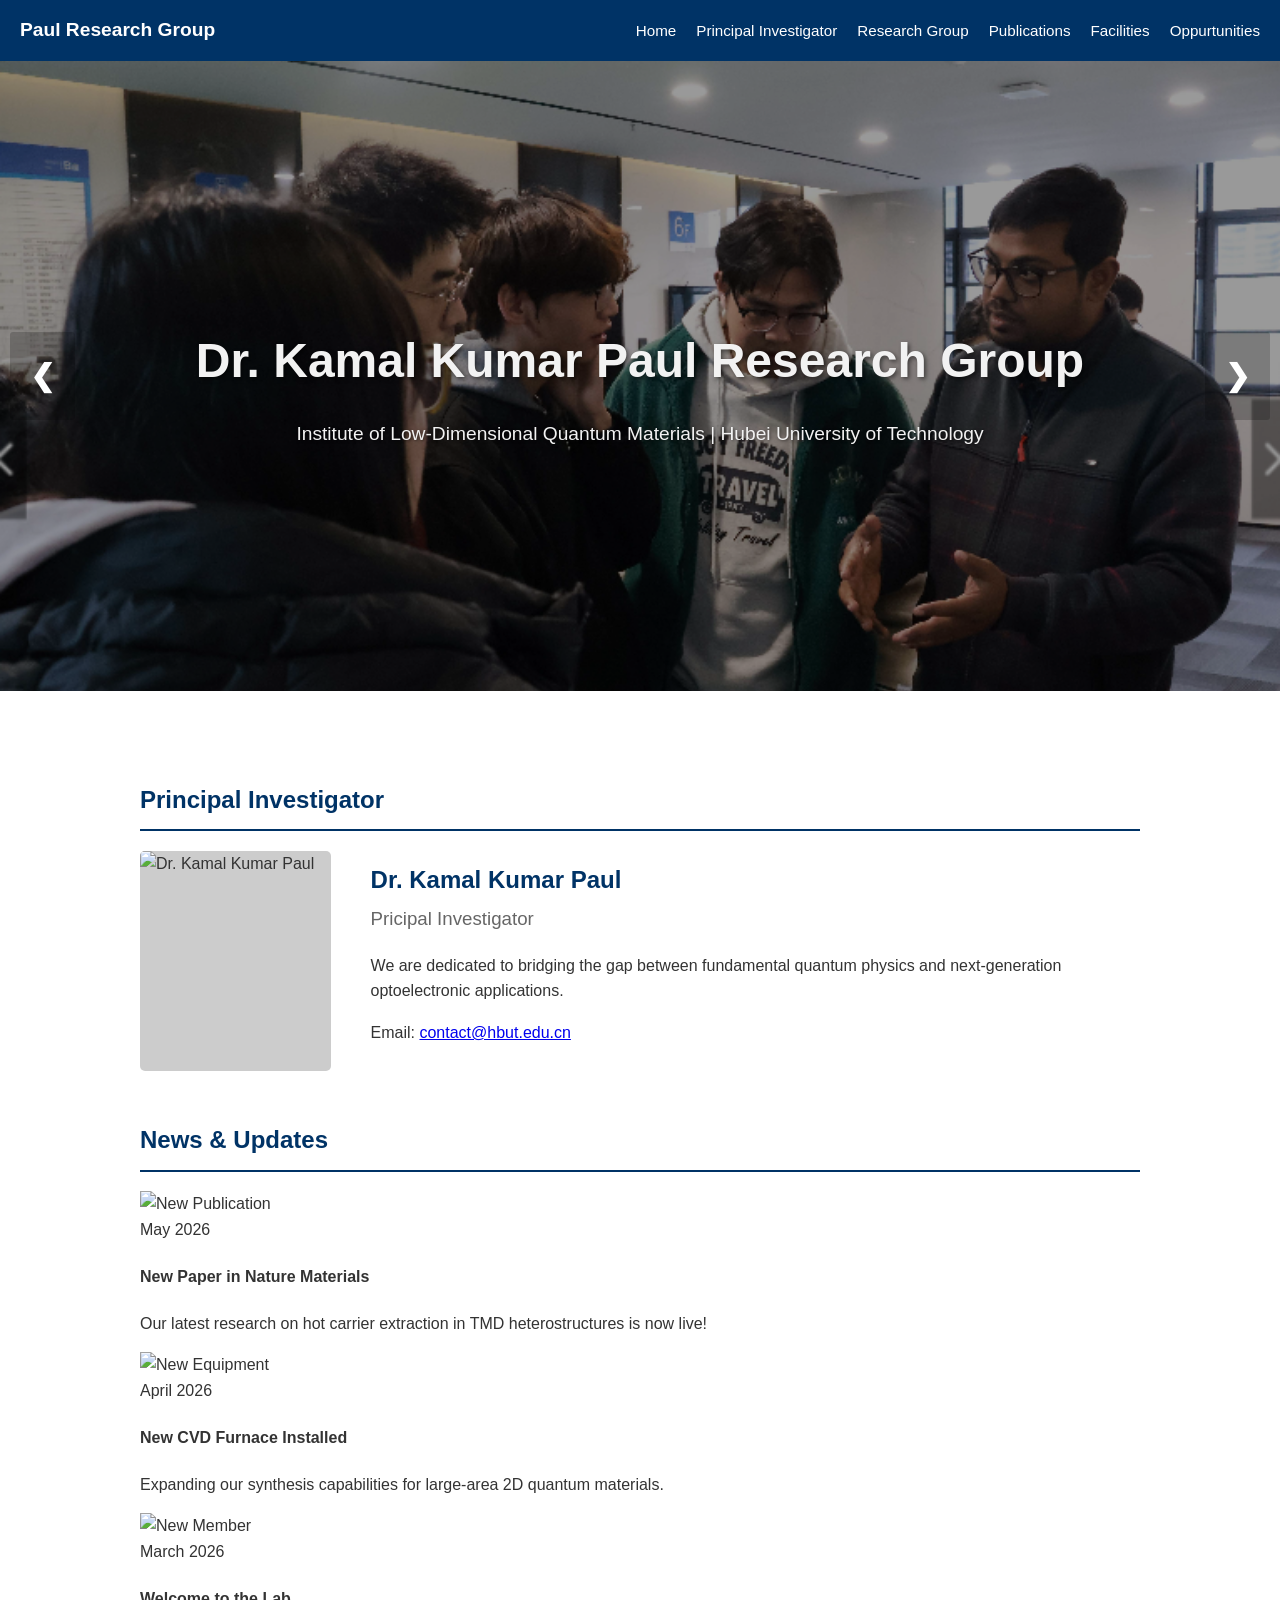
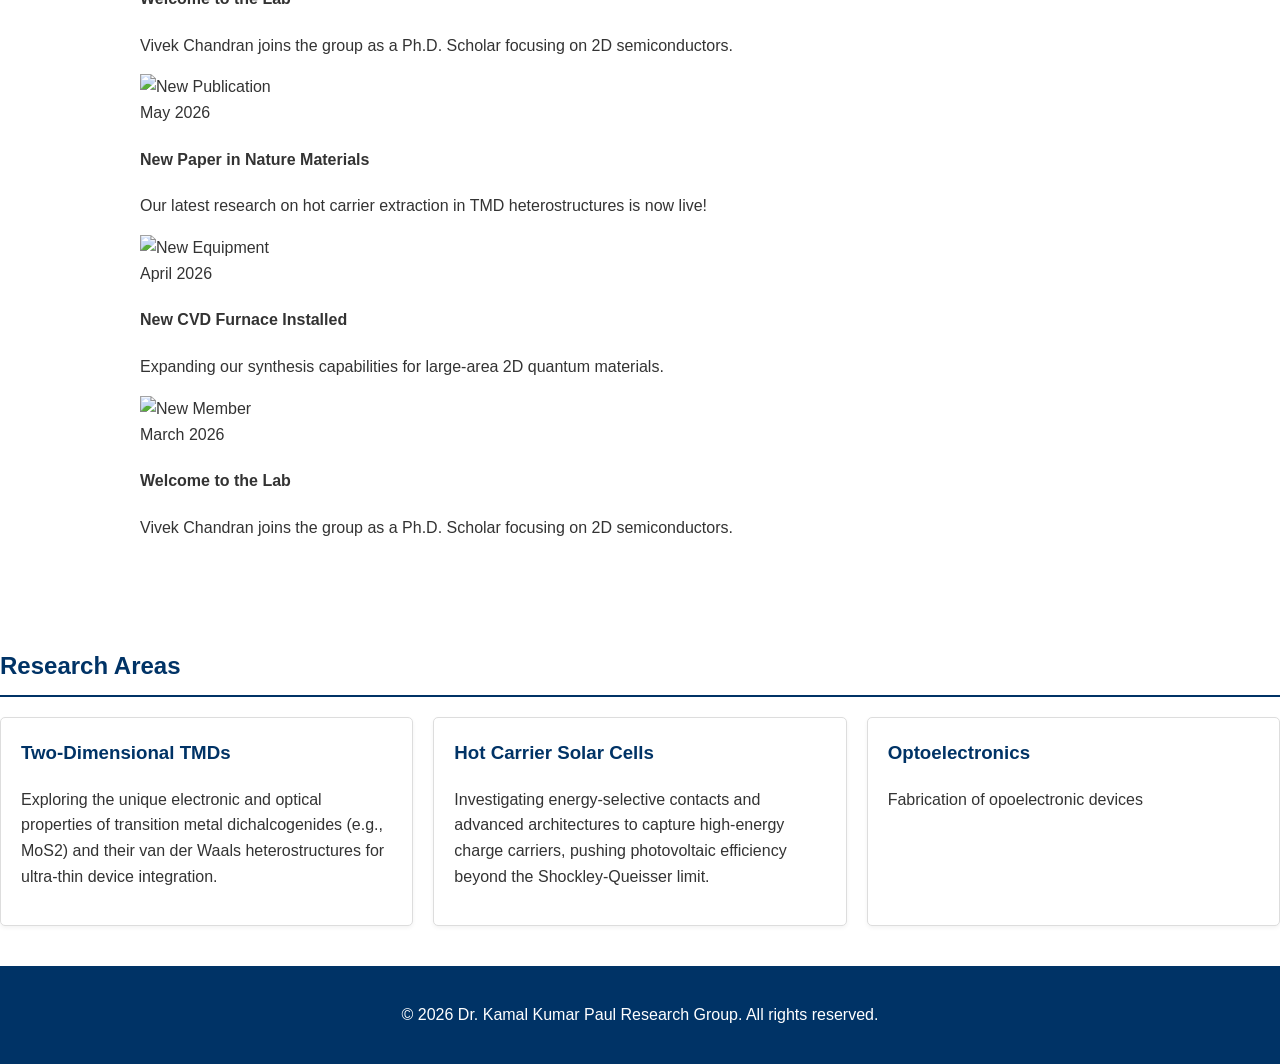
==== index.html @ c6b344c8 "Update index.html" ====
<!DOCTYPE html>
<html lang="en">
<head>
    <meta charset="UTF-8">
    <meta name="viewport" content="width=device-width, initial-scale=1.0">
    <title>Dr. Kamal Kumar Paul Research Group</title>
    <!-- This links to your design file! -->
    <link rel="stylesheet" href="style.css">
</head>
<body>

    <!-- Navigation Menu -->
    <nav>
        <a href="index.html" class="logo">Paul Research Group</a>
        <ul>
            <li><a href="index.html">Home</a></li>
            <li><a href="pi.html">Principal Investigator</a></li>
            <li><a href="team.html">Research Group</a></li>
            <li><a href="publications.html">Publications</a></li>
            <li><a href="facilities.html">Facilities</a></li>
            <li><a href="oppurtunities.html">Oppurtunities</a></li>

        </ul>
    </nav>

    <!-- Main Container: Image Slider -->
    <section class="slider-container" id="home">
        
        <!-- Slide 1 -->
        <div class="slide fade">
            <!-- Upload an image to GitHub named lab-photo-1.jpg -->
            <img src="lab-photo-1.jpg.png" alt="Lab Equipment">
            <div class="slide-text">
                <h1>Dr. Kamal Kumar Paul Research Group</h1>
                <p>Institute of Low-Dimensional Quantum Materials | Hubei University of Technology</p>
            </div>
        </div>

        <!-- Slide 2 -->
        <div class="slide fade">
            <!-- Upload an image to GitHub named lab-photo-2.jpg -->
            <img src="media/lab-photo-2.jpg" alt="Clean Room">
            <div class="slide-text">
                <h1>Advanced Synthesis</h1>
                <p>Exploring 2D Transition Metal Dichalcogenides</p>
            </div>
        </div>

        <!-- Slide 3 -->
        <div class="slide fade">
            <!-- Upload an image to GitHub named lab-photo-3.jpg -->
            <img src="media/lab-photo-3.jpg" alt="Research Meeting">
            <div class="slide-text">
                <h1>Next-Generation Photovoltaics</h1>
                <p>Pushing the limits of Hot Carrier Solar Cells</p>
            </div>
        </div>

        <!-- The "Next" and "Previous" Arrows -->
        <a class="prev" onclick="changeSlide(-1)">&#10094;</a>
        <a class="next" onclick="changeSlide(1)">&#10095;</a>

    </section>

    <!-- Main Content (PI, Team, and Research Areas) -->
    <div class="container">
        
        <!-- Image and Information of PI -->
        <h2 class="section-header" id="pi">Principal Investigator</h2>
        <section class="pi-section">
            <!-- Upload Dr. Paul's image to GitHub named dr-paul.jpg -->
            <img src="dr-paul.jpg" alt="Dr. Kamal Kumar Paul" class="pi-image">
            <div class="pi-info">
                <h2>Dr. Kamal Kumar Paul</h2>
                <h3>Pricipal Investigator</h3>
                <p> We are dedicated to bridging the gap between fundamental quantum physics and next-generation optoelectronic applications.</p>
                <p>Email: <a href="mailto:contact@hbut.edu.cn">contact@hbut.edu.cn</a></p>
            </div>
        </section>

        <h2 class="section-header" id="news">News & Updates</h2>
        <div class="news-scroller">
            <div class="news-track">
                
                <div class="news-card">
                    <img src="placeholder-news1.jpg" alt="New Publication">
                    <div class="news-content">
                        <span class="news-date">May 2026</span>
                        <h4>New Paper in Nature Materials</h4>
                        <p>Our latest research on hot carrier extraction in TMD heterostructures is now live!</p>
                    </div>
                </div>

                <div class="news-card">
                    <img src="placeholder-news2.jpg" alt="New Equipment">
                    <div class="news-content">
                        <span class="news-date">April 2026</span>
                        <h4>New CVD Furnace Installed</h4>
                        <p>Expanding our synthesis capabilities for large-area 2D quantum materials.</p>
                    </div>
                </div>

                <div class="news-card">
                    <img src="placeholder-news3.jpg" alt="New Member">
                    <div class="news-content">
                        <span class="news-date">March 2026</span>
                        <h4>Welcome to the Lab</h4>
                        <p>Vivek Chandran joins the group as a Ph.D. Scholar focusing on 2D semiconductors.</p>
                    </div>
                </div>

                <div class="news-card">
                    <img src="placeholder-news1.jpg" alt="New Publication">
                    <div class="news-content">
                        <span class="news-date">May 2026</span>
                        <h4>New Paper in Nature Materials</h4>
                        <p>Our latest research on hot carrier extraction in TMD heterostructures is now live!</p>
                    </div>
                </div>

                <div class="news-card">
                    <img src="placeholder-news2.jpg" alt="New Equipment">
                    <div class="news-content">
                        <span class="news-date">April 2026</span>
                        <h4>New CVD Furnace Installed</h4>
                        <p>Expanding our synthesis capabilities for large-area 2D quantum materials.</p>
                    </div>
                </div>

                <div class="news-card">
                    <img src="placeholder-news3.jpg" alt="New Member">
                    <div class="news-content">
                        <span class="news-date">March 2026</span>
                        <h4>Welcome to the Lab</h4>
                        <p>Vivek Chandran joins the group as a Ph.D. Scholar focusing on 2D semiconductors.</p>
                    </div>
                </div>
                
            </div>
        </div>
        </div>

        <!-- Research Topics -->
        <h2 class="section-header" id="areas">Research Areas</h2>
        <div class="grid-container">
            
            <div class="card">
                <h3>Two-Dimensional TMDs</h3>
                <p>Exploring the unique electronic and optical properties of transition metal dichalcogenides (e.g., MoS2) and their van der Waals heterostructures for ultra-thin device integration.</p>
            </div>

            <div class="card">
                <h3>Hot Carrier Solar Cells</h3>
                <p>Investigating energy-selective contacts and advanced architectures to capture high-energy charge carriers, pushing photovoltaic efficiency beyond the Shockley-Queisser limit.</p>
            </div>

            <div class="card">
                <h3>Optoelectronics</h3>
                <p>Fabrication of opoelectronic devices</p>
            </div>

        </div>
    </div>

    <!-- Footer -->
    <footer>
        <p>&copy; 2026 Dr. Kamal Kumar Paul Research Group. All rights reserved.</p>
    </footer>

    <!-- Slider Javascript (The Brains of the Image Slider) -->
    <script>
        let slideIndex = 1;
        showSlides(slideIndex);

        function changeSlide(n) {
            showSlides(slideIndex += n);
        }

        function showSlides(n) {
            let i;
            let slides = document.getElementsByClassName("slide");
            if (n > slides.length) {slideIndex = 1}
            if (n < 1) {slideIndex = slides.length}
            for (i = 0; i < slides.length; i++) {
                slides[i].style.display = "none";
            }
            slides[slideIndex-1].style.display = "block";
        }
        
        // Auto-change image every 5 seconds
        setInterval(function() {
            changeSlide(1);
        }, 5000); 
    </script>

</body>
</html>
---- style.css ----
/* Clean, academic color palette */
:root {
    --primary-blue: #003366;
    --light-gray: #f4f4f9;
    --text-dark: #333;
}

body {
    font-family: 'Segoe UI', Tahoma, Geneva, Verdana, sans-serif;
    margin: 0;
    padding: 0;
    color: var(--text-dark);
    line-height: 1.6;
}

/* --- Navigation Menu --- */
nav {
    background-color: var(--primary-blue);
    padding: 15px 20px;
    display: flex;
    justify-content: space-between;
    align-items: center;
}

nav .logo {
    color: white;
    font-size: 1.2rem;
    font-weight: bold;
    text-decoration: none;
}

nav ul {
    list-style: none;
    margin: 0;
    padding: 0;
    display: flex;
    gap: 20px;
}

nav ul li a {
    color: white;
    text-decoration: none;
    font-size: 0.95rem;
}

nav ul li a:hover {
    text-decoration: underline;
}

/* --- Image Slider Styling --- */
.slider-container {
    max-width: 100%;
    height: 70vh; /* Banner height */
    position: relative;
    margin: auto;
    overflow: hidden;
    background-color: #000;
}

.slide {
    display: none;
    width: 100%;
    height: 100%;
}

.slide img {
    width: 100%;
    height: 100%;
    object-fit: cover;
    opacity: 0.6; /* Darkens image so text is readable */
}

.slide-text {
    color: #f2f2f2;
    position: absolute;
    top: 50%;
    left: 50%;
    transform: translate(-50%, -50%);
    text-align: center;
    width: 80%;
}

.slide-text h1 {
    font-size: 3rem;
    margin-bottom: 10px;
    text-shadow: 2px 2px 4px rgba(0,0,0,0.5);
}

.slide-text p {
    font-size: 1.2rem;
    text-shadow: 1px 1px 3px rgba(0,0,0,0.5);
}

.prev, .next {
    cursor: pointer;
    position: absolute;
    top: 50%;
    transform: translateY(-50%);
    width: auto;
    padding: 20px;
    color: white;
    font-weight: bold;
    font-size: 30px;
    transition: 0.3s ease;
    border-radius: 3px;
    user-select: none;
    background-color: rgba(0,0,0,0.2);
}

.next { right: 10px; }
.prev { left: 10px; }
.prev:hover, .next:hover { background-color: rgba(0,0,0,0.8); }

.fade {
    animation-name: fade;
    animation-duration: 1.5s;
}

@keyframes fade {
    from {opacity: .4} 
    to {opacity: 1}
}

/* --- Main Content Container --- */
.container {
    max-width: 1000px;
    margin: 0 auto;
    padding: 40px 20px;
}

.section-header {
    color: var(--primary-blue);
    border-bottom: 2px solid var(--primary-blue);
    padding-bottom: 10px;
    margin-top: 50px;
}

/* --- PI Section --- */
.pi-section {
    display: flex;
    align-items: center;
    gap: 40px;
    margin-top: 20px;
}

.pi-image {
    width: 220px;
    height: 220px;
    background-color: #ccc;
    border-radius: 5px;
    object-fit: cover;
}

.pi-info h2 {
    color: var(--primary-blue);
    margin-top: 0;
    margin-bottom: 5px;
}

.pi-info h3 {
    margin-top: 0;
    color: #666;
    font-weight: normal;
}

/* --- Grid Layouts (Cards) --- */
.grid-container {
    display: grid;
    grid-template-columns: repeat(auto-fit, minmax(280px, 1fr));
    gap: 20px;
    margin-top: 20px;
}

.card {
    background: white;
    border: 1px solid #ddd;
    padding: 20px;
    border-radius: 5px;
    box-shadow: 0 2px 4px rgba(0,0,0,0.05);
}

.card h3 {
    margin-top: 0;
    color: var(--primary-blue);
}

/* --- Team Section Specifics --- */
.team-member {
    text-align: center;
    padding: 15px;
}

.team-member h4 {
    margin: 0 0 5px 0;
    font-size: 1.1rem;
    color: var(--primary-blue);
}

.team-member p {
    margin: 0;
    font-size: 0.9rem;
}

/* --- Footer --- */
footer {
    background-color: var(--primary-blue);
    color: white;
    text-align: center;
    padding: 20px;
    margin-top: 40px;
}
/* --- Mobile Responsiveness (For Phones & Tablets) --- */
@media (max-width: 768px) {
    
    /* 1. Stack the Navigation Menu */
    nav {
        flex-direction: column;
        text-align: center;
    }
    nav ul {
        margin-top: 15px;
        flex-wrap: wrap; /* Allows links to wrap to a second line if the screen is very small */
        justify-content: center;
        gap: 15px;
    }

    /* 2. Shrink the Slider text and height */
    .slider-container {
        height: 50vh; /* Makes the banner a bit shorter on phones */
    }
    .slide-text h1 {
        font-size: 1.8rem; /* Shrinks the main title */
    }
    .slide-text p {
        font-size: 1rem;
    }
    .prev, .next {
        padding: 10px;
        font-size: 20px; /* Makes the arrows smaller */
    }

    /* 3. Stack the PI Section */
    .pi-section {
        flex-direction: column; /* Puts Dr. Paul's photo ABOVE his text instead of next to it */
        text-align: center;
        gap: 20px;
    }
    
    /* Center the container text */
    .section-header {
        text-align: center;
    }
}
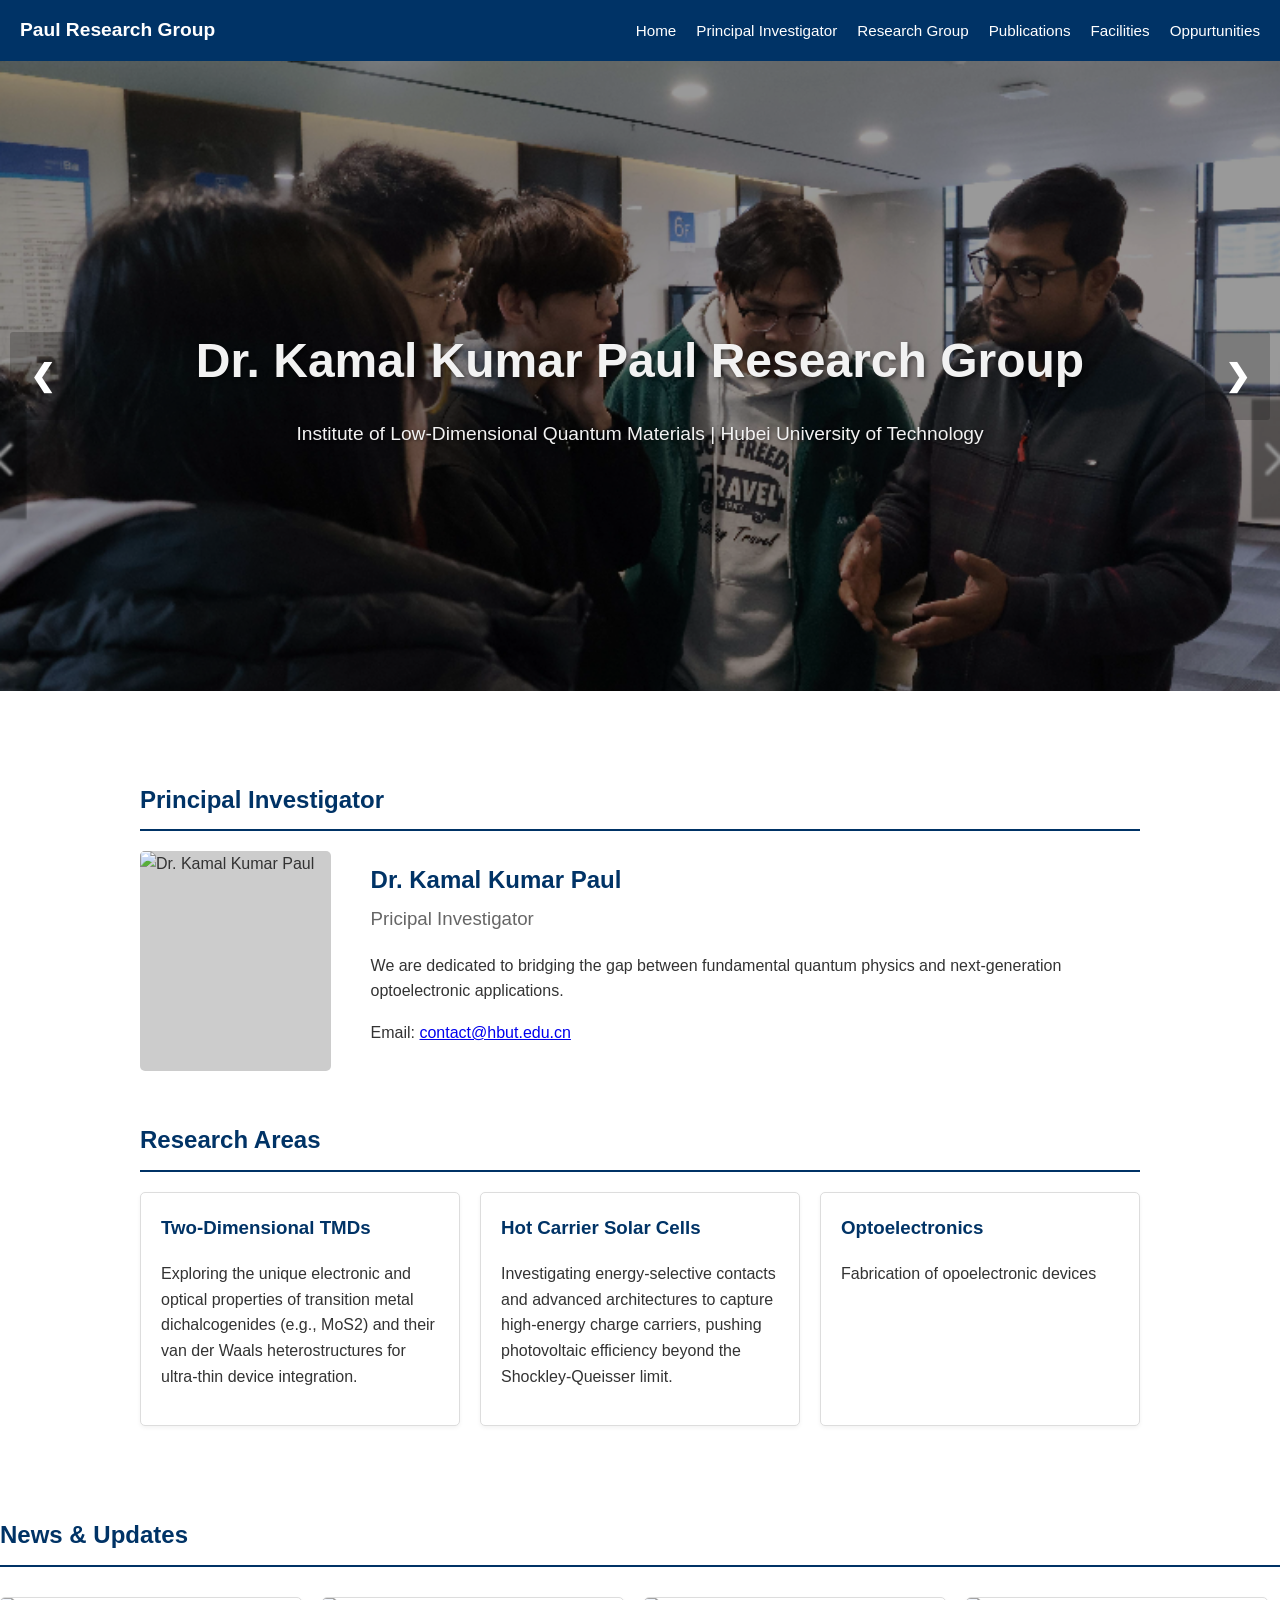
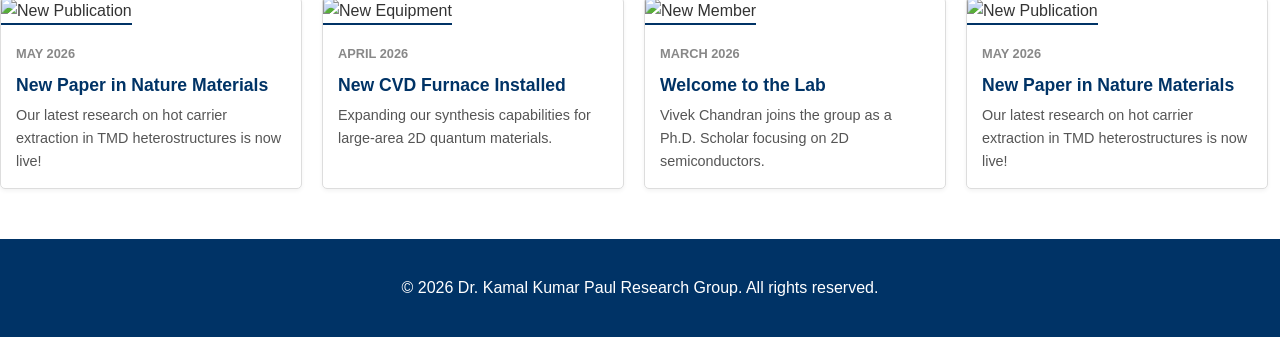
==== commit de55671c: "Update index.html" ====
--- a/index.html
+++ b/index.html
@@ -78,7 +78,30 @@
             </div>
         </section>
 
-        <h2 class="section-header" id="news">News & Updates</h2>
+        
+
+        <!-- Research Topics -->
+        <h2 class="section-header" id="areas">Research Areas</h2>
+        <div class="grid-container">
+            
+            <div class="card">
+                <h3>Two-Dimensional TMDs</h3>
+                <p>Exploring the unique electronic and optical properties of transition metal dichalcogenides (e.g., MoS2) and their van der Waals heterostructures for ultra-thin device integration.</p>
+            </div>
+
+            <div class="card">
+                <h3>Hot Carrier Solar Cells</h3>
+                <p>Investigating energy-selective contacts and advanced architectures to capture high-energy charge carriers, pushing photovoltaic efficiency beyond the Shockley-Queisser limit.</p>
+            </div>
+
+            <div class="card">
+                <h3>Optoelectronics</h3>
+                <p>Fabrication of opoelectronic devices</p>
+            </div>
+
+        </div>
+    </div>
+<h2 class="section-header" id="news">News & Updates</h2>
         <div class="news-scroller">
             <div class="news-track">
                 
@@ -139,29 +162,6 @@
             </div>
         </div>
         </div>
-
-        <!-- Research Topics -->
-        <h2 class="section-header" id="areas">Research Areas</h2>
-        <div class="grid-container">
-            
-            <div class="card">
-                <h3>Two-Dimensional TMDs</h3>
-                <p>Exploring the unique electronic and optical properties of transition metal dichalcogenides (e.g., MoS2) and their van der Waals heterostructures for ultra-thin device integration.</p>
-            </div>
-
-            <div class="card">
-                <h3>Hot Carrier Solar Cells</h3>
-                <p>Investigating energy-selective contacts and advanced architectures to capture high-energy charge carriers, pushing photovoltaic efficiency beyond the Shockley-Queisser limit.</p>
-            </div>
-
-            <div class="card">
-                <h3>Optoelectronics</h3>
-                <p>Fabrication of opoelectronic devices</p>
-            </div>
-
-        </div>
-    </div>
-
     <!-- Footer -->
     <footer>
         <p>&copy; 2026 Dr. Kamal Kumar Paul Research Group. All rights reserved.</p>
--- a/style.css
+++ b/style.css
@@ -209,6 +209,73 @@
     padding: 20px;
     margin-top: 40px;
 }
+/* --- News & Updates Auto-Scroller --- */
+.news-scroller {
+    width: 100%;
+    overflow: hidden; /* Hides the cards that are off-screen */
+    padding: 10px 0;
+    margin-top: 20px;
+}
+
+.news-track {
+    display: flex;
+    gap: 20px;
+    width: max-content;
+    /* 25s controls the speed. Lower = faster, Higher = slower */
+    animation: scrollLeft 25s linear infinite; 
+}
+
+/* Pauses the scrolling when a user hovers their mouse over it */
+.news-track:hover {
+    animation-play-state: paused; 
+}
+
+.news-card {
+    width: 300px;
+    background: white;
+    border: 1px solid #ddd;
+    border-radius: 5px;
+    box-shadow: 0 2px 4px rgba(0,0,0,0.05);
+    overflow: hidden;
+    flex-shrink: 0; /* Prevents the cards from squishing together */
+}
+
+.news-card img {
+    width: 100%;
+    height: 160px;
+    object-fit: cover;
+    border-bottom: 2px solid var(--primary-blue);
+}
+
+.news-content {
+    padding: 15px;
+}
+
+.news-content h4 {
+    margin: 5px 0;
+    color: var(--primary-blue);
+    font-size: 1.1rem;
+}
+
+.news-content p {
+    margin: 0;
+    font-size: 0.9rem;
+    color: #555;
+}
+
+.news-date {
+    font-size: 0.8rem;
+    font-weight: bold;
+    color: #888;
+    text-transform: uppercase;
+}
+
+/* The actual animation moving the track to the left */
+@keyframes scrollLeft {
+    0% { transform: translateX(0); }
+    /* Shifts it exactly 50% left to loop perfectly with the duplicated cards */
+    100% { transform: translateX(-50%); } 
+}
 /* --- Mobile Responsiveness (For Phones & Tablets) --- */
 @media (max-width: 768px) {
     
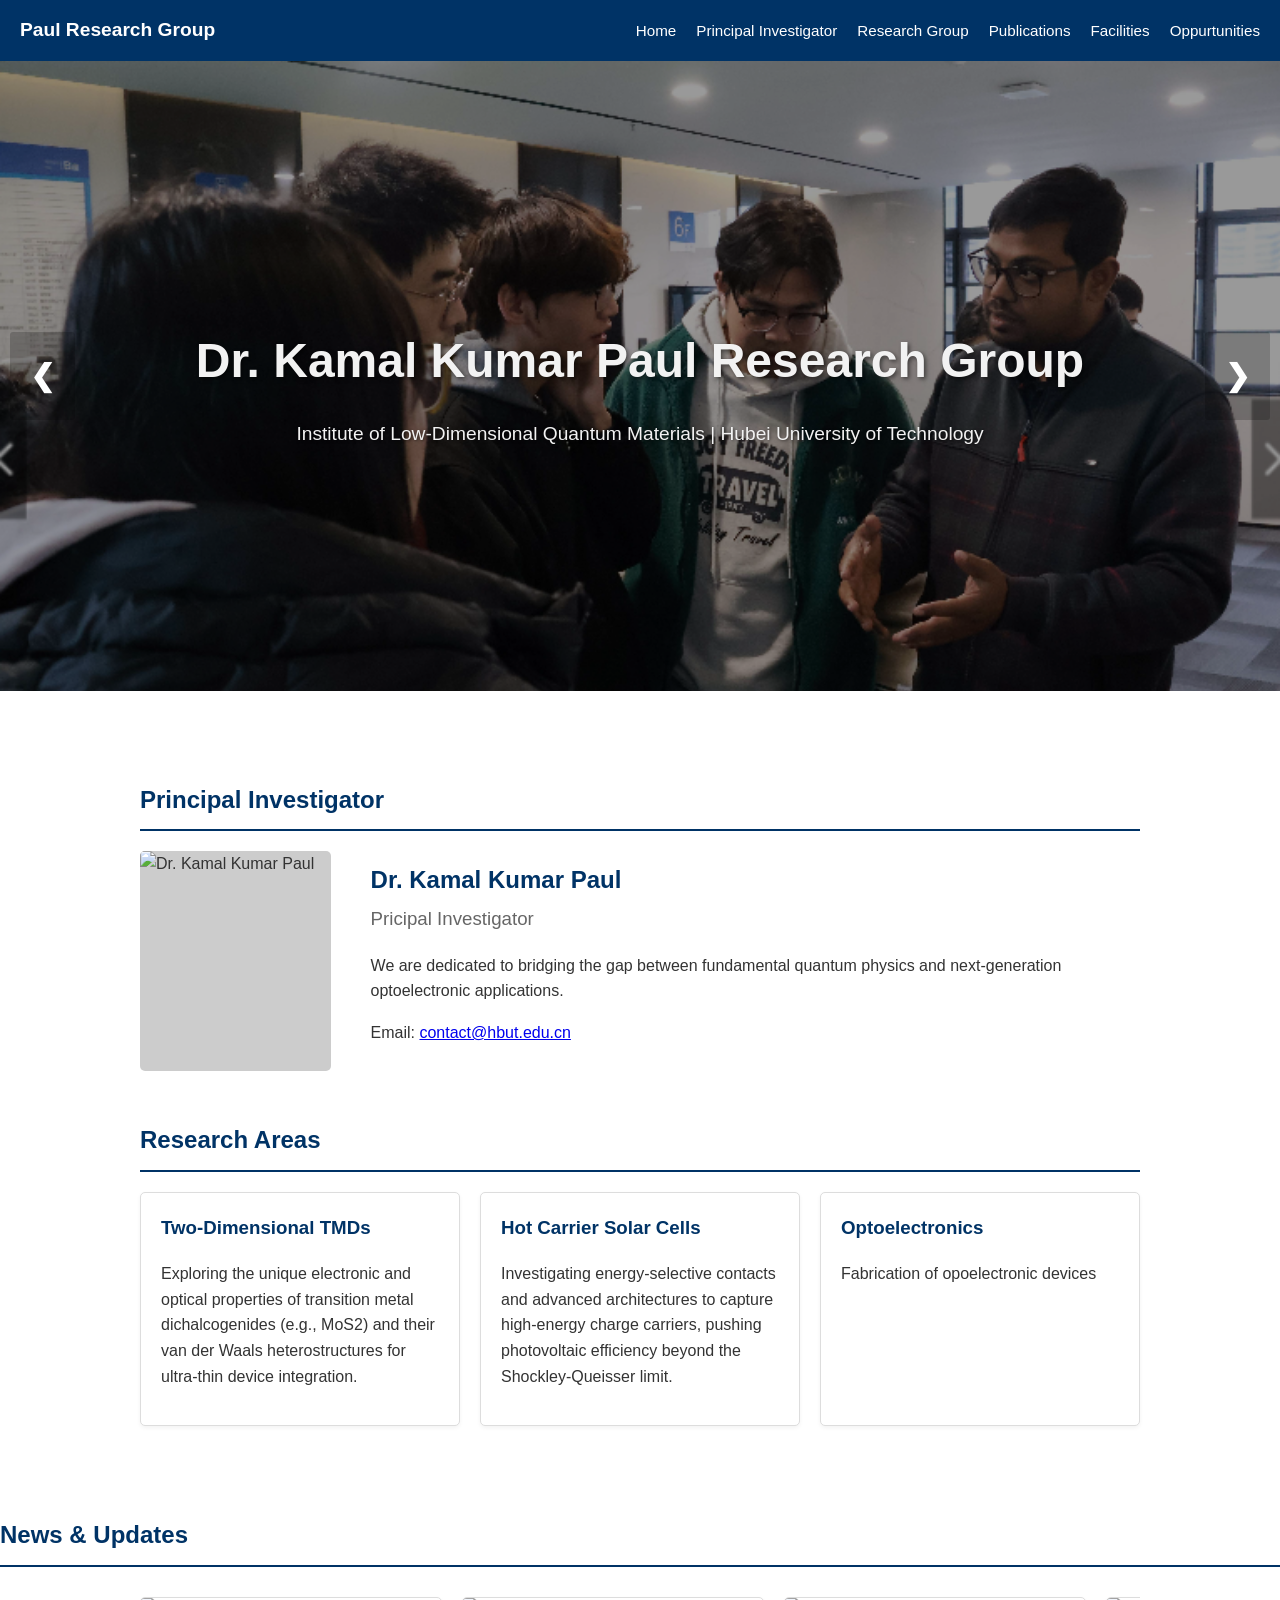
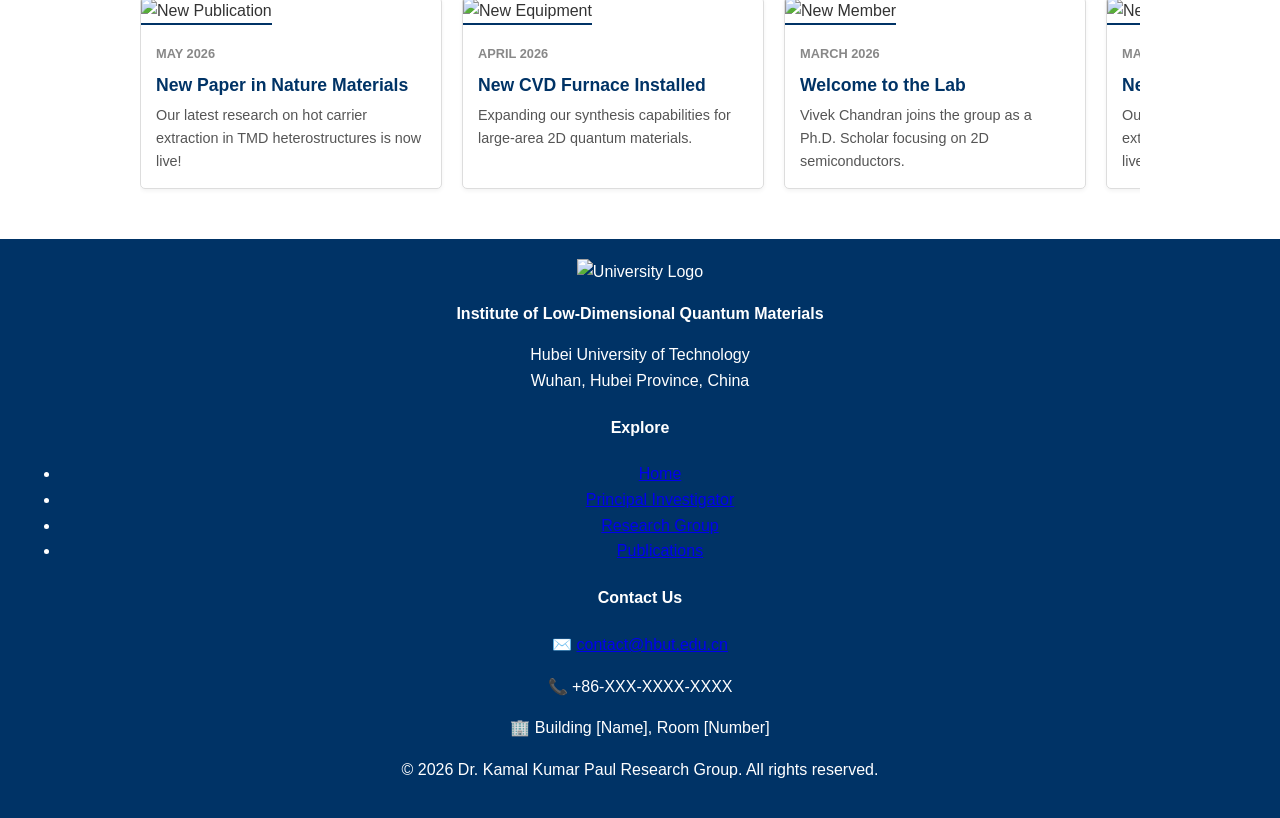
==== commit 18165b16: "Update index.html" ====
--- a/index.html
+++ b/index.html
@@ -163,9 +163,40 @@
         </div>
         </div>
     <!-- Footer -->
-    <footer>
-        <p>&copy; 2026 Dr. Kamal Kumar Paul Research Group. All rights reserved.</p>
+        <footer class="fat-footer">
+        <div class="footer-container">
+            
+            <div class="footer-col">
+                <img src="hbut-logo-white.png" alt="University Logo" class="footer-logo">
+                <p><strong>Institute of Low-Dimensional Quantum Materials</strong></p>
+                <p>Hubei University of Technology<br>
+                Wuhan, Hubei Province, China</p>
+            </div>
+
+            <div class="footer-col">
+                <h4>Explore</h4>
+                <ul>
+                    <li><a href="index.html">Home</a></li>
+                    <li><a href="pi.html">Principal Investigator</a></li>
+                    <li><a href="team.html">Research Group</a></li>
+                    <li><a href="publications.html">Publications</a></li>
+                </ul>
+            </div>
+
+            <div class="footer-col">
+                <h4>Contact Us</h4>
+                <p>✉️ <a href="mailto:contact@hbut.edu.cn">contact@hbut.edu.cn</a></p>
+                <p>📞 +86-XXX-XXXX-XXXX</p>
+                <p>🏢 Building [Name], Room [Number]</p>
+            </div>
+
+        </div>
+
+        <div class="footer-bottom">
+            <p>&copy; 2026 Dr. Kamal Kumar Paul Research Group. All rights reserved.</p>
+        </div>
     </footer>
+
 
     <!-- Slider Javascript (The Brains of the Image Slider) -->
     <script>
--- a/style.css
+++ b/style.css
@@ -210,17 +210,20 @@
     margin-top: 40px;
 }
 /* --- News & Updates Auto-Scroller --- */
-.news-scroller {
+
+    .news-scroller {
     width: 100%;
-    overflow: hidden; /* Hides the cards that are off-screen */
+    max-width: 1000px; /* This creates the "box" */
+    margin: 20px auto 0 auto; /* The 'auto' perfectly centers the box on your screen */
+    overflow: hidden; /* This acts as the walls, hiding cards outside the 1000px box */
     padding: 10px 0;
-    margin-top: 20px;
-}
+}
+
 
 .news-track {
     display: flex;
-    gap: 20px;
     width: max-content;
+    animation: scrollLeft 25s linear infinite;
     /* 25s controls the speed. Lower = faster, Higher = slower */
     animation: scrollLeft 25s linear infinite; 
 }
@@ -229,16 +232,17 @@
 .news-track:hover {
     animation-play-state: paused; 
 }
-
 .news-card {
     width: 300px;
+    margin-right: 20px; /* This replaces the gap */
     background: white;
     border: 1px solid #ddd;
     border-radius: 5px;
     box-shadow: 0 2px 4px rgba(0,0,0,0.05);
     overflow: hidden;
-    flex-shrink: 0; /* Prevents the cards from squishing together */
-}
+    flex-shrink: 0; 
+}
+
 
 .news-card img {
     width: 100%;
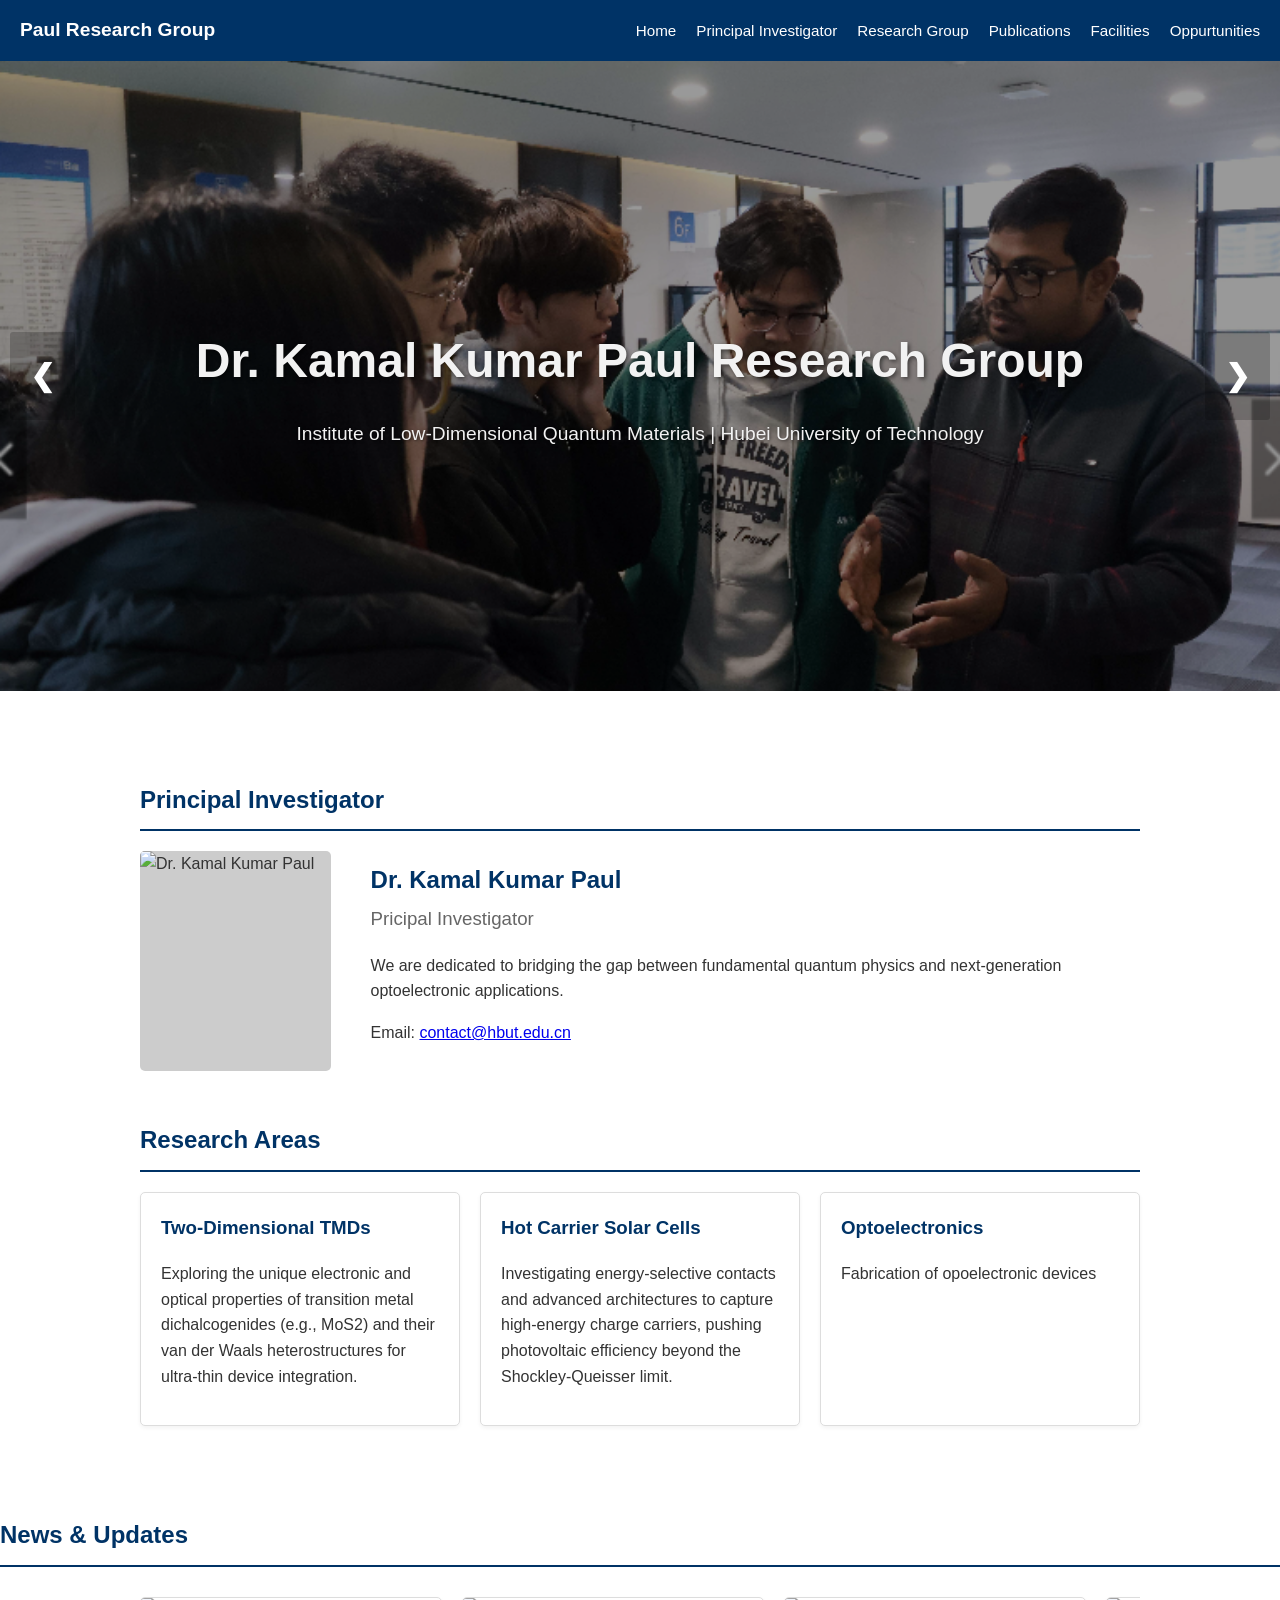
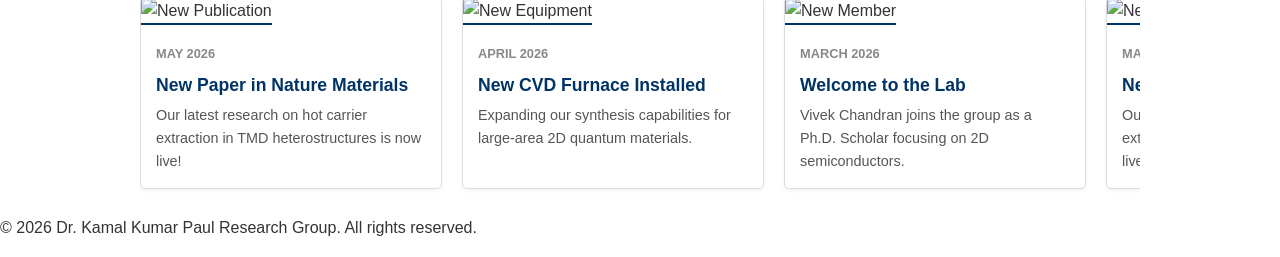
==== commit 7f03e76f: "Fix HTML encoding issues in index.html" ====
--- a/index.html
+++ b/index.html
@@ -163,35 +163,7 @@
         </div>
         </div>
     <!-- Footer -->
-        <footer class="fat-footer">
-        <div class="footer-container">
-            
-            <div class="footer-col">
-                <img src="hbut-logo-white.png" alt="University Logo" class="footer-logo">
-                <p><strong>Institute of Low-Dimensional Quantum Materials</strong></p>
-                <p>Hubei University of Technology<br>
-                Wuhan, Hubei Province, China</p>
-            </div>
-
-            <div class="footer-col">
-                <h4>Explore</h4>
-                <ul>
-                    <li><a href="index.html">Home</a></li>
-                    <li><a href="pi.html">Principal Investigator</a></li>
-                    <li><a href="team.html">Research Group</a></li>
-                    <li><a href="publications.html">Publications</a></li>
-                </ul>
-            </div>
-
-            <div class="footer-col">
-                <h4>Contact Us</h4>
-                <p>✉️ <a href="mailto:contact@hbut.edu.cn">contact@hbut.edu.cn</a></p>
-                <p>📞 +86-XXX-XXXX-XXXX</p>
-                <p>🏢 Building [Name], Room [Number]</p>
-            </div>
-
-        </div>
-
+</footer>
         <div class="footer-bottom">
             <p>&copy; 2026 Dr. Kamal Kumar Paul Research Group. All rights reserved.</p>
         </div>
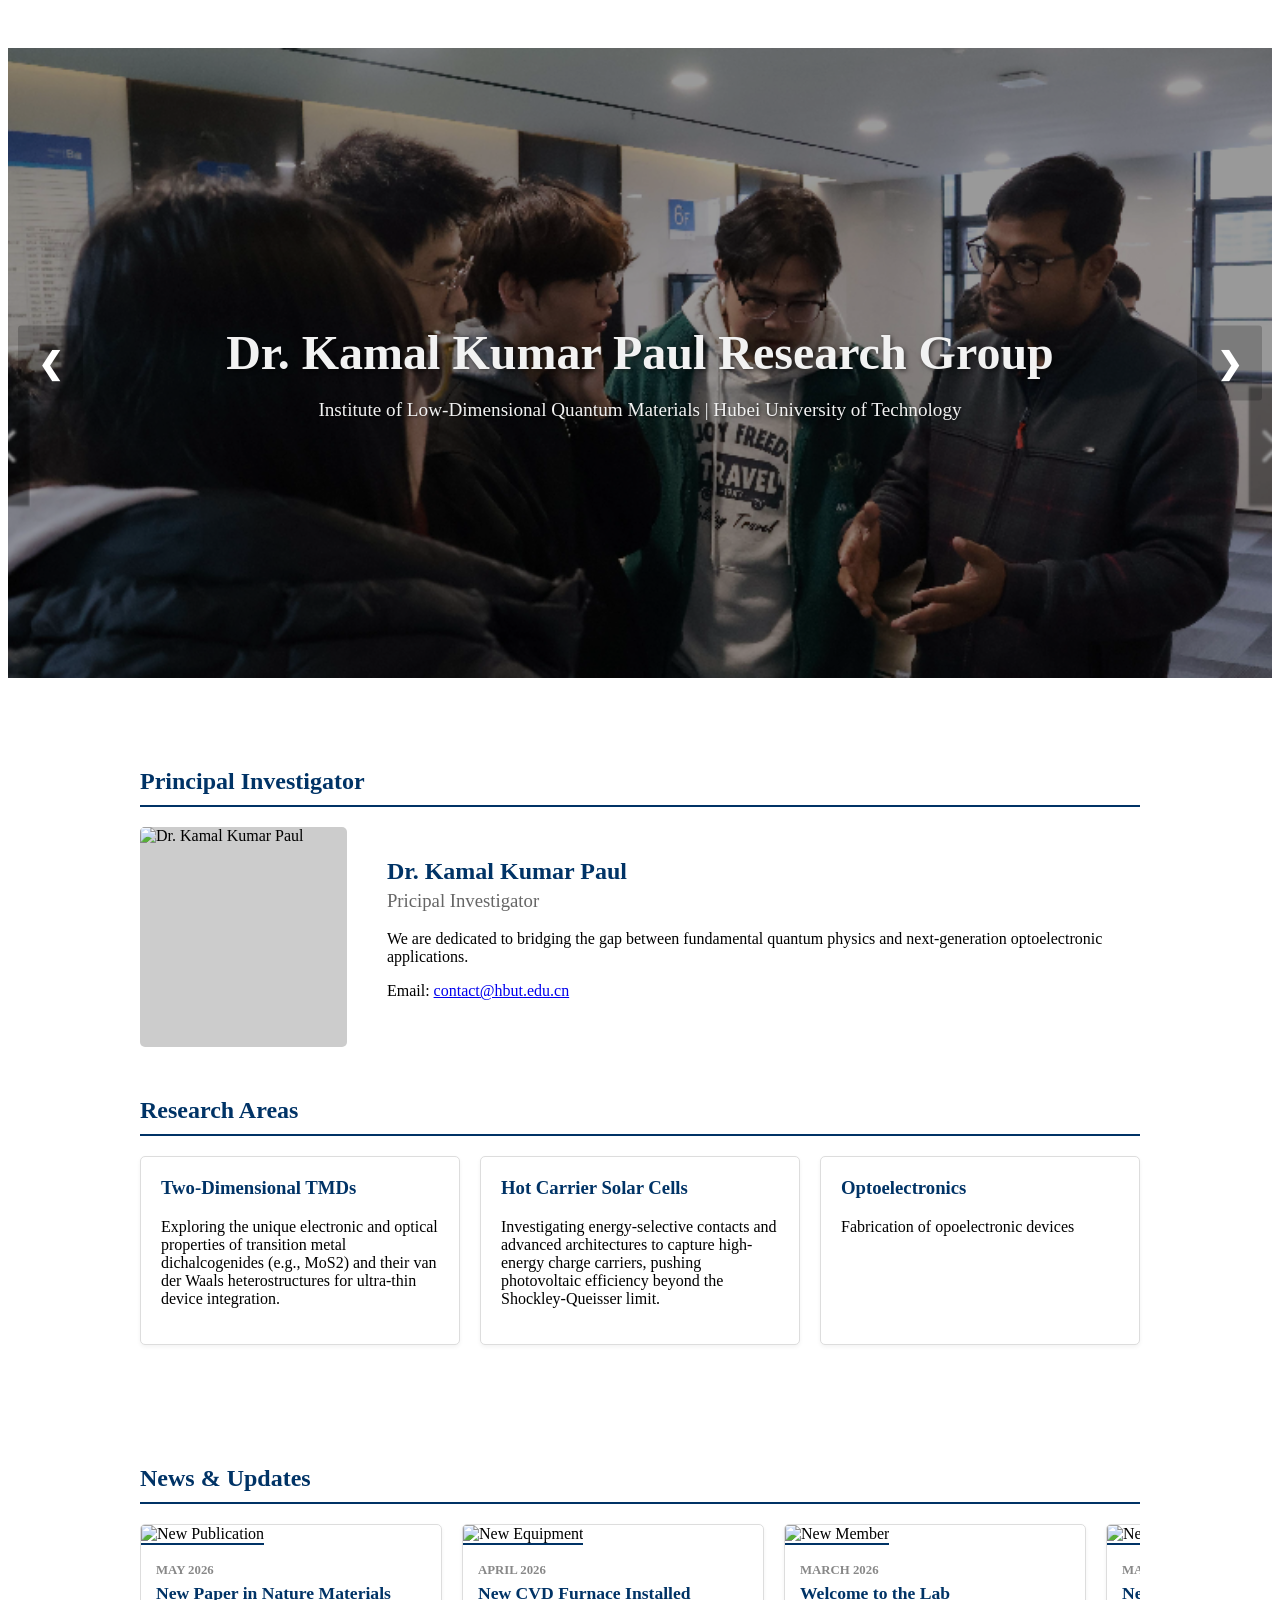
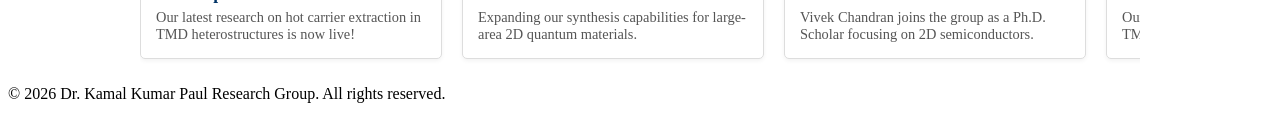
==== commit ac67cfd0: "Update index.html" ====
--- a/index.html
+++ b/index.html
@@ -101,8 +101,9 @@
 
         </div>
     </div>
-<h2 class="section-header" id="news">News & Updates</h2>
+
         <div class="news-scroller">
+            <h2 class="section-header" id="news">News & Updates</h2>
             <div class="news-track">
                 
                 <div class="news-card">
--- a/style.css
+++ b/style.css
@@ -5,14 +5,24 @@
     --text-dark: #333;
 }
 
-body {
+  body {
+    body {
     font-family: 'Segoe UI', Tahoma, Geneva, Verdana, sans-serif;
     margin: 0;
     padding: 0;
-    color: var(--text-dark);
     line-height: 1.6;
-}
-
+    color: #333;
+    
+    /* The Ambient Glow */
+    background-color: #fdfbf7; 
+    background-image: 
+        radial-gradient(circle at 0% 20%, rgba(254, 243, 199, 0.4) 0%, transparent 40%),
+        radial-gradient(circle at 100% 80%, rgba(224, 242, 254, 0.4) 0%, transparent 40%);
+    background-attachment: fixed; /* Keeps the glow in place when you scroll */
+}
+    );
+}
+}
 /* --- Navigation Menu --- */
 nav {
     background-color: var(--primary-blue);
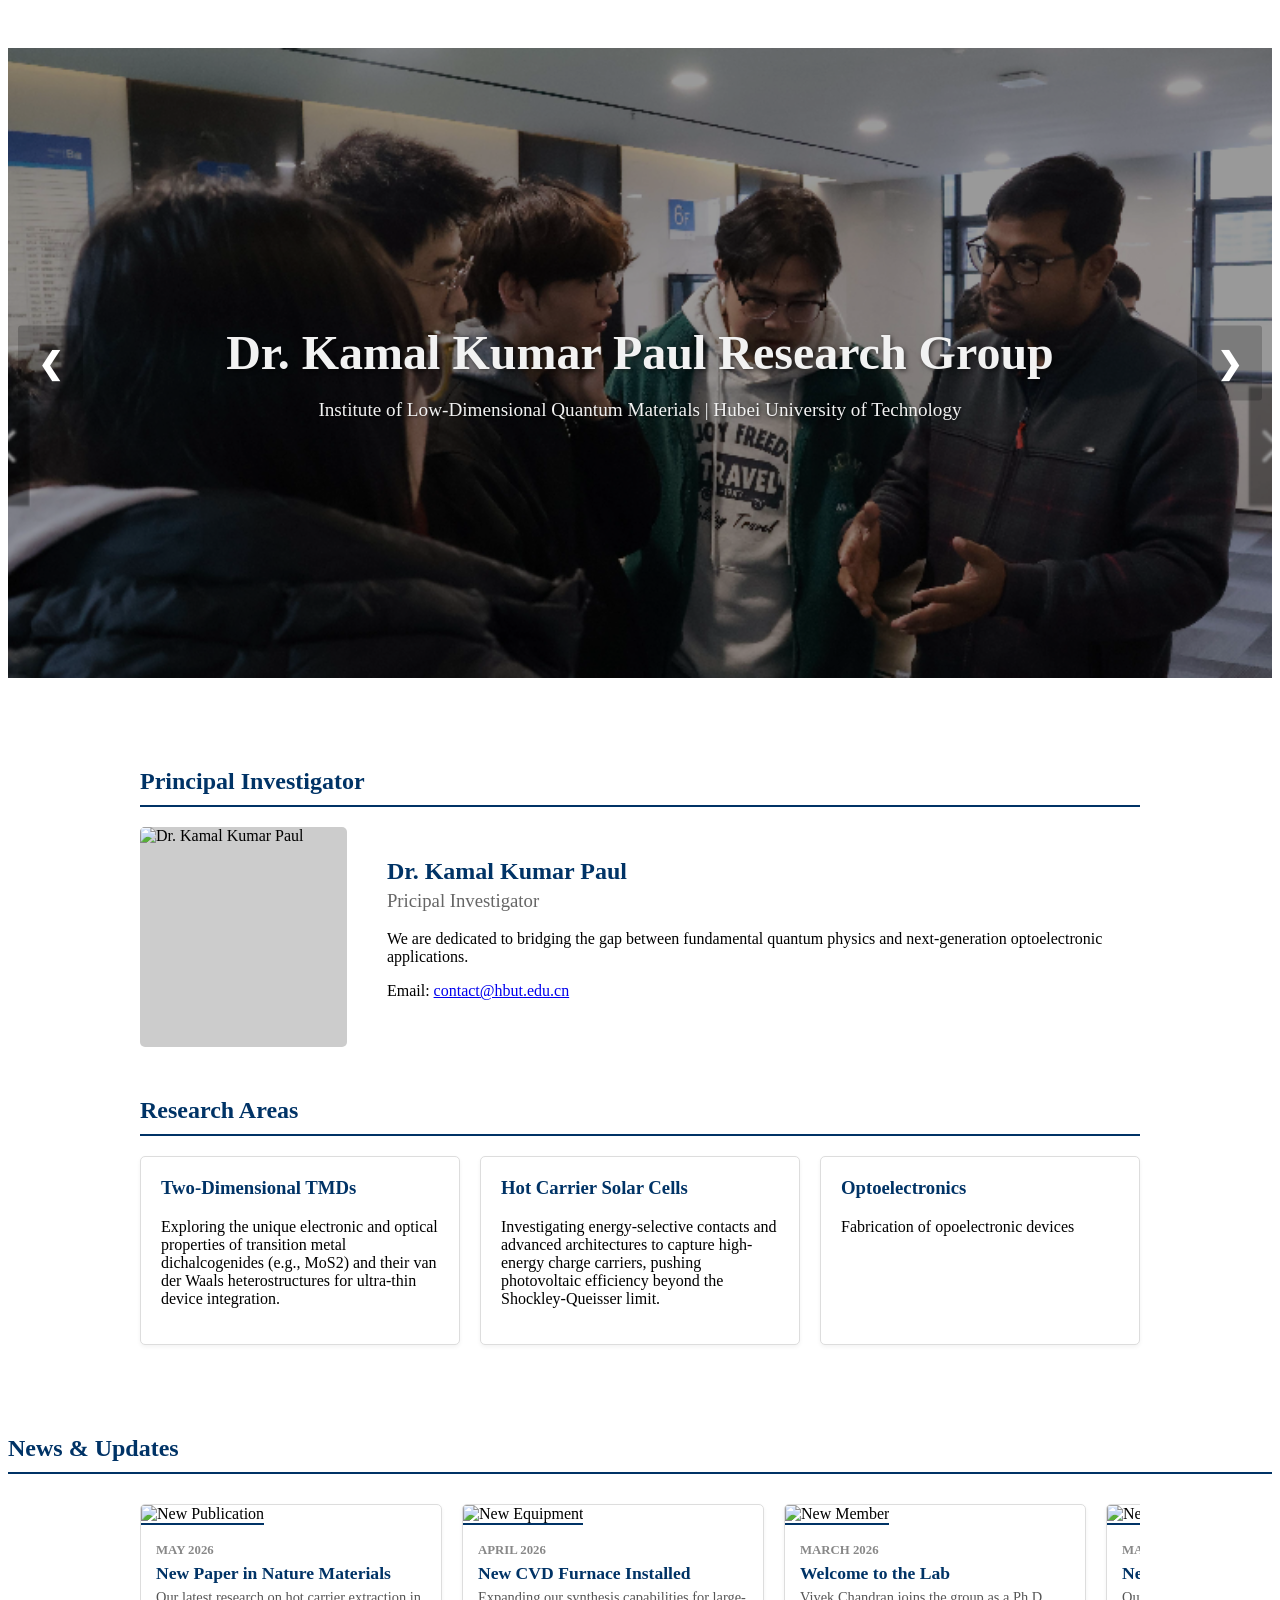
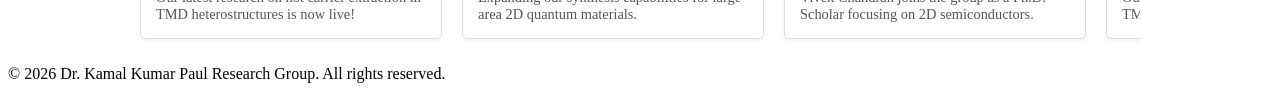
==== commit afd254c8: "Update index.html" ====
--- a/index.html
+++ b/index.html
@@ -19,7 +19,6 @@
             <li><a href="publications.html">Publications</a></li>
             <li><a href="facilities.html">Facilities</a></li>
             <li><a href="oppurtunities.html">Oppurtunities</a></li>
-
         </ul>
     </nav>
 
@@ -101,9 +100,9 @@
 
         </div>
     </div>
-
+  <h2 class="section-header" id="news">News & Updates</h2>
         <div class="news-scroller">
-            <h2 class="section-header" id="news">News & Updates</h2>
+          
             <div class="news-track">
                 
                 <div class="news-card">
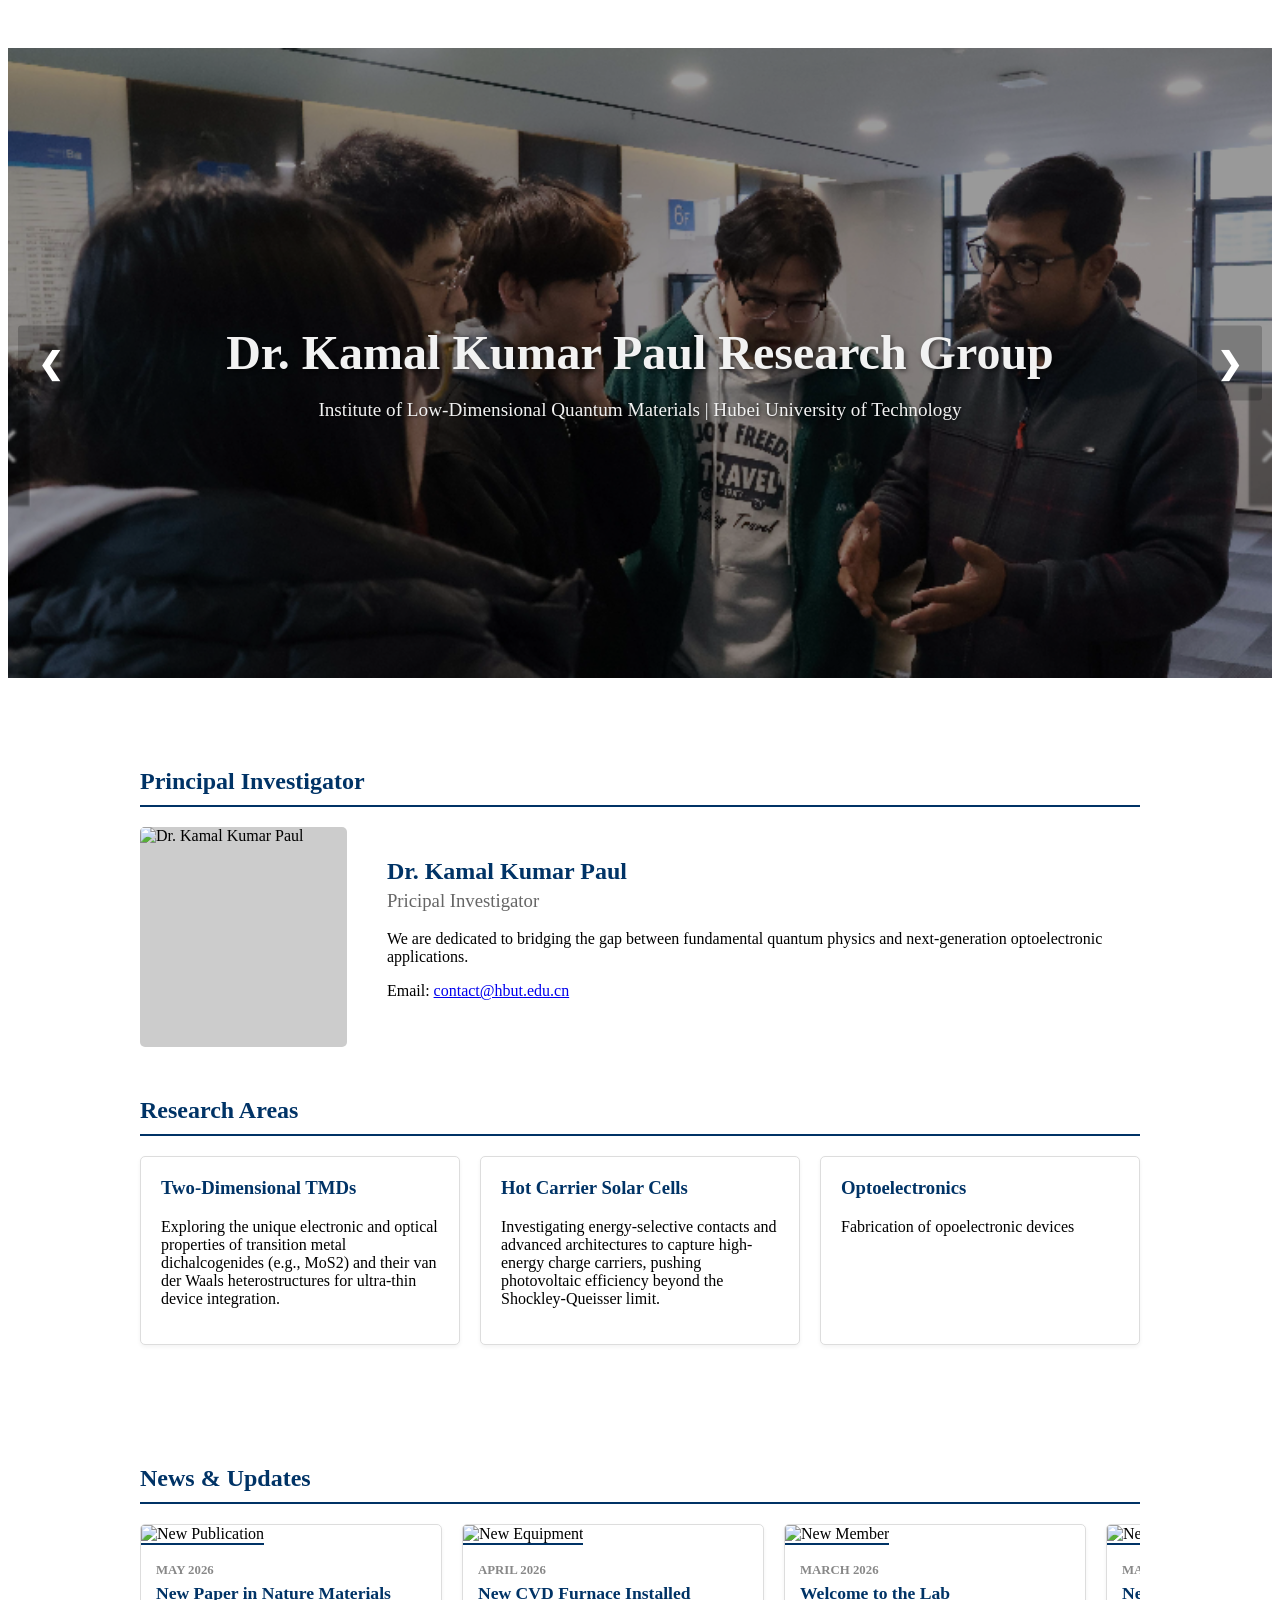
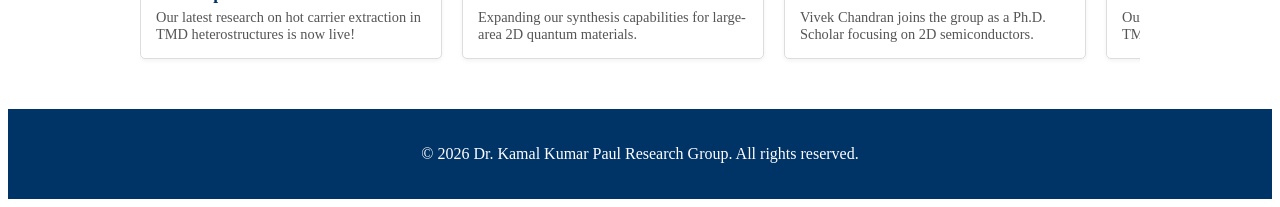
==== commit 25dd5ab4: "Update index.html" ====
--- a/index.html
+++ b/index.html
@@ -100,9 +100,8 @@
 
         </div>
     </div>
-  <h2 class="section-header" id="news">News & Updates</h2>
-        <div class="news-scroller">
-          
+  <div class="news-scroller">
+            <h2 class="section-header" id="news">News & Updates</h2>
             <div class="news-track">
                 
                 <div class="news-card">
@@ -161,16 +160,13 @@
                 
             </div>
         </div>
-        </div>
-    <!-- Footer -->
-</footer>
+
+    <footer>
         <div class="footer-bottom">
             <p>&copy; 2026 Dr. Kamal Kumar Paul Research Group. All rights reserved.</p>
         </div>
     </footer>
 
-
-    <!-- Slider Javascript (The Brains of the Image Slider) -->
     <script>
         let slideIndex = 1;
         showSlides(slideIndex);
